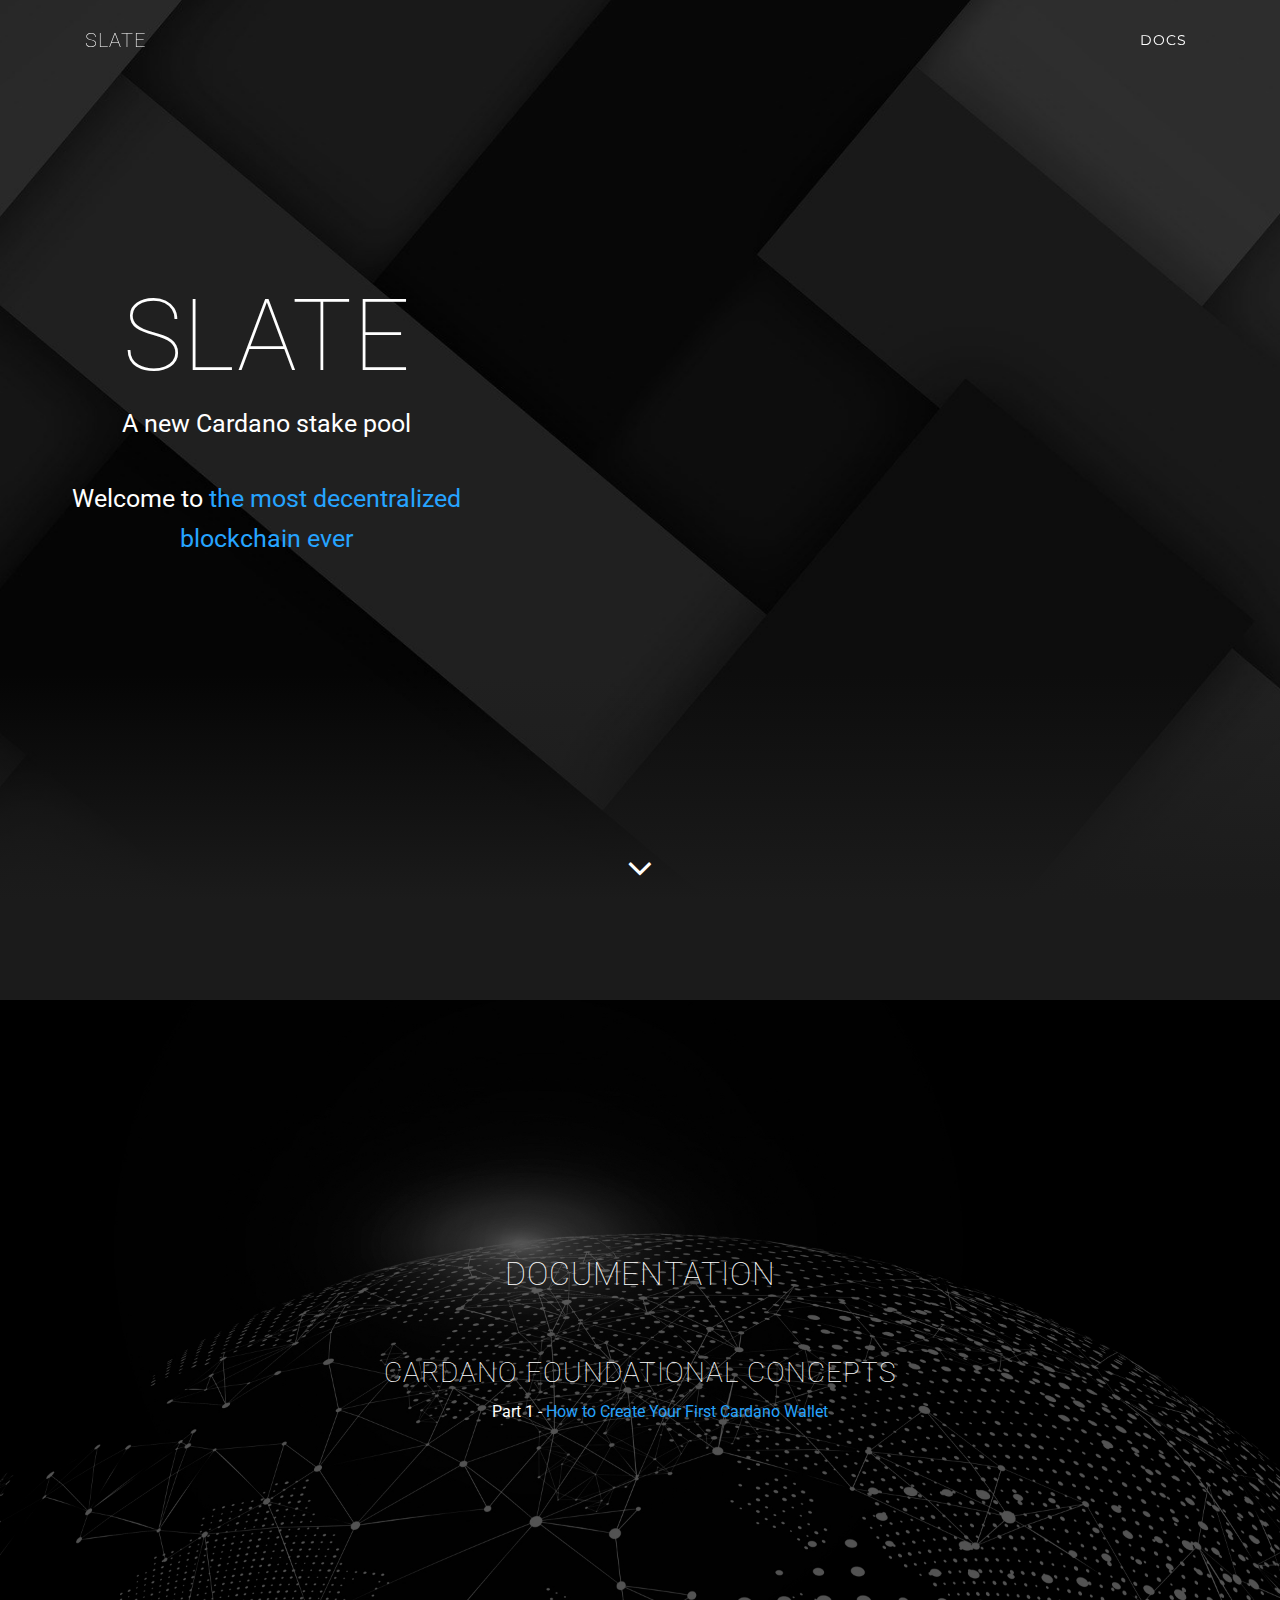
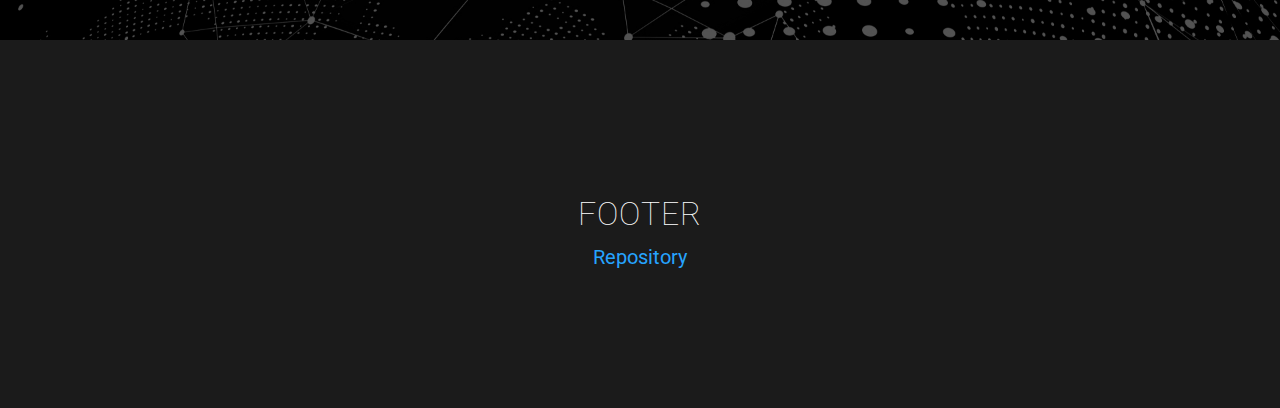
==== index.html @ bc3100ec "Publish" ====
<!DOCTYPE html>
<html>
    <head>
    <meta charset="utf-8">
    <meta http-equiv="X-UA-Compatible" content="IE=edge">
    <title>SLATE</title>
    <meta name="viewport" content="width=device-width">
    <meta name="description" content="A new Cardano stake pool">
    <link rel="canonical" href="https://slatepool.io/">

    <!-- Custom CSS & Bootstrap Core CSS - Uses Bootswatch Flatly Theme: http://bootswatch.com/flatly/ -->
    <link rel="stylesheet" href="/css/bootstrap.min.css">
    <link rel="stylesheet" href="/css/jquery-ui.min.css">
    <link rel="stylesheet" href="/css/jquery.tocify.css">
    <link rel="stylesheet" href="/styles.css?v=1.3">

    <!-- Custom Fonts -->
    <link href="//fonts.googleapis.com/css2?family=Roboto:wght@100" rel="stylesheet">
    <link href="//fonts.googleapis.com/css?family=Montserrat:400,700" rel="stylesheet" type="text/css">
    <link rel="stylesheet" href="/css/font-awesome/css/font-awesome.min.css">

    <!-- HTML5 Shim and Respond.js IE8 support of HTML5 elements and media queries -->
    <!-- WARNING: Respond.js doesn't work if you view the page via file:// -->
    <!--[if lt IE 9]>
        <script src="https://oss.maxcdn.com/libs/html5shiv/3.7.0/html5shiv.js"></script>
        <script src="https://oss.maxcdn.com/libs/respond.js/1.4.2/respond.min.js"></script>
    <![endif]-->
</head>

    <body id="page-top" data-spy="scroll" data-target=".navbar-fixed-top">
        <!-- Navigation -->
<nav class="navbar navbar-expand-sm navbar-custom navbar-dark fixed-top" role="navigation">
    <div class="container">
        <a class="navbar-brand page-scroll" href="#page-top">SLATE</a>
        <div class="navbar-header">
            <button type="button" class="navbar-toggler" data-toggle="collapse" data-target=".navbar-main-collapse">
                <i class="fa fa-bars"></i>
            </button>
        </div>

        <!-- Collect the nav links, forms, and other content for toggling -->
        <div class="collapse navbar-collapse navbar-main-collapse">
            <ul class="nav navbar-nav ml-auto">
                <!-- Hidden li included to remove active class from about link when scrolled up past about section -->
                <li class="nav-item hidden">
                    <a class="nav-link" href="#page-top"></a>
                </li>
                <li class="nav-item">
                    <a class="nav-link page-scroll" href="/docs">Docs</a>
                </li>
                <!-- <li>
                    <a class="page-scroll" href="#mission">Mission</a>
                </li> -->
                <!-- <li>
                    <a class="page-scroll" href="#contact">Contact</a>
                </li> -->
            </ul>
        </div>
        <!-- /.navbar-collapse -->
    </div>
    <!-- /.container -->
</nav>

<!-- Intro Header -->
<header class="intro">
    <div class="intro-body">
        <div class="container-fluid">
            <div class="row">
                <div class="col-sm-5">
                    <h1 class="brand-heading">SLATE</h1>
                    <p class="intro-text">A new Cardano stake pool</p>
                    <p class="intro-text">Welcome to <a href="https://iohk.io/en/blog/posts/2021/03/31/decentralization-to-d-0-day-and-beyond/" target="_blank" rel="noopener noreferrer">the most decentralized blockchain ever</a></p>
                </div>
            </div>
        </div>
    </div>
    <div class="intro-page-scroll">
        <div class="container">
            <div class="row">
                <div class="col">
                    <a href="#docs" class="btn btn-border page-scroll">
                        <i class="fa fa-angle-down animated"></i>
                    </a>
                </div>
            </div>
        </div>
    </div>
</header>

<main>
    <!-- Docs Section -->
    <section id="docs" class="content-section text-center">
        <div class="docs-section">
            <div class="container">
                <div class="col-lg-8 offset-lg-2">
                    <h2>Documentation</h2>
                    <h3>Cardano Foundational Concepts</h3>
                    
                    
                    <div class="series-box">
    <ul class="series-list">
    
    
    
    
    
    
    
    
    
    
    
        
        <li>Part 1 -
        
            <a href="/docs/how-to-create-your-first-cardano-wallet">How to Create Your First Cardano Wallet</a>
        
        </li>
    
    
    </ul>
</div>

                </div>
            </div>
        </div>
    </section>

    <!-- Contact Section -->
    <section id="contact" class="container content-section text-center">
        <div class="row">
            <div class="col-lg-10 offset-lg-1">
                <h2>Footer</h2>
                <p><a href="https://github.com/jdloft/cs260-cp1" target="_blank" rel="noopener noreferrer">Repository</a></p>
            </div>
        </div>
    </section>
</main>
        <!-- Footer -->
<footer>
</footer>

         <!-- jQuery Version 1.11.0 -->
<script src="/js/jquery.js"></script>

<!-- Bootstrap Core JavaScript -->
<script src="/js/bootstrap.min.js"></script>

<!-- Plugin JavaScript -->
<script src="/js/jquery.easing.min.js"></script>

<!-- jQuery UI -->
<script src="/js/jquery-ui.min.js"></script>

<!-- jQuery Tocify -->
<script src="/js/jquery.tocify.min.js"></script>

<!-- Custom Theme JavaScript -->
<script src="/js/grayscale.js"></script>

    </body>
</html>
---- styles.css ----
body{width:100%;height:100%;font-family:'Roboto',Helvetica,Arial,sans-serif;color:#fff;background-color:#1b1b1b;font-size:16px;webkit-tap-highlight-color:rgba(255,255,255,0.2)}html{width:100%;height:100%}h1,h2,h3,h4,h5,h6{text-transform:uppercase;font-family:Roboto,sans-serif;font-weight:100;letter-spacing:1px;padding-top:55px}p{margin:0 0 25px;font-size:18px;line-height:1.5}@media (min-width: 767px){p{margin:0 0 35px;font-size:20px;line-height:1.6}}a{color:#26a4ff}a:hover,a:focus{text-decoration:none;color:#6cb1e2}.light{font-weight:400}.navbar{font-size:14px}.navbar-custom{margin-bottom:0;border-bottom:1px solid rgba(255,255,255,0.3);text-transform:uppercase;font-family:Montserrat,"Helvetica Neue",Helvetica,Arial,sans-serif;background-color:#1b1b1b}.navbar-custom .navbar-brand{text-transform:uppercase;font-family:Roboto,sans-serif;letter-spacing:1px;font-weight:100}.navbar-custom .navbar-brand:focus{outline:0}.navbar-custom .navbar-brand .navbar-toggle{padding:4px 6px;font-size:16px;color:#fff}.navbar-custom .navbar-brand .navbar-toggle:focus,.navbar-custom .navbar-brand .navbar-toggle:active{outline:0}.navbar-dark .navbar-nav .nav-link,.navbar-dark .navbar-nav .nav-link:hover{color:#fff}.navbar-custom .nav li.active{outline:none;background-color:rgba(255,255,255,0.3)}.navbar-custom .nav li a{-webkit-transition:background .3s ease-in-out;-moz-transition:background .3s ease-in-out;transition:background .3s ease-in-out}.navbar-custom .nav li a:hover,.navbar-custom .nav li a:focus,.navbar-custom .nav li a.active{outline:0;background-color:rgba(255,255,255,0.3)}@media (min-width: 767px){.navbar{padding:20px 0;border-bottom:0;letter-spacing:1px;background:0 0;-webkit-transition:background .5s ease-in-out,padding .5s ease-in-out;-moz-transition:background .5s ease-in-out,padding .5s ease-in-out;transition:background .5s ease-in-out,padding .5s ease-in-out}.top-nav-collapse{padding:0 !important;background-color:#1b1b1b}.navbar-custom.top-nav-collapse{border-bottom:1px solid rgba(255,255,255,0.3)}}.intro{display:table;width:100%;height:100%;padding:100px 0;text-align:center;color:#fff;background:#1b1b1b no-repeat bottom center scroll;background-color:#1b1b1b;background-image:url(img/intro-bg.jpg);background-image:linear-gradient(rgba(0,0,0,0) 0%, rgba(0,0,0,0) 75%, #1b1b1b 100%),url(img/intro-bg.jpg);background-size:cover;-webkit-background-size:cover;-moz-background-size:cover;-o-background-size:cover}.intro .intro-body{display:table-cell;vertical-align:middle}.intro .intro-body .brand-heading{font-size:60px}.brand-heading,.navbar-brand{-webkit-user-select:none;-moz-user-select:none;-ms-user-select:none;user-select:none}.intro .intro-body .intro-text{font-size:18px}.intro-page-scroll{display:table-row;vertical-align:bottom;height:0}.center-content{max-width:745px;margin-left:auto;margin-right:auto;padding-top:75px;padding-left:20px;padding-right:20px}@media (min-width: 767px){.intro{padding:0}.intro .intro-body .brand-heading{font-size:100px}.intro .intro-body .intro-text{font-size:25px}}.btn-border{width:70px;height:70px;margin-top:15px;padding:7px 16px;border-radius:5px;font-size:40px;color:#fff;background:0 0;-webkit-transition:background .3s ease-in-out;-moz-transition:background .3s ease-in-out;transition:background .3s ease-in-out}.btn-border:hover,.btn-border:focus{outline:0;color:#fff;background:rgba(255,255,255,0.1)}.btn-border i.animated{-webkit-transition-property:-webkit-transform;-webkit-transition-duration:1s;-moz-transition-property:-moz-transform;-moz-transition-duration:1s}.btn-border:hover i.animated{-webkit-animation-name:pulse;-moz-animation-name:pulse;-webkit-animation-duration:1.5s;-moz-animation-duration:1.5s;-webkit-animation-iteration-count:infinite;-moz-animation-iteration-count:infinite;-webkit-animation-timing-function:linear;-moz-animation-timing-function:linear}@-webkit-keyframes pulse{0%{-webkit-transform:scale(1);transform:scale(1)}50%{-webkit-transform:scale(1.2);transform:scale(1.2)}100%{-webkit-transform:scale(1);transform:scale(1)}}@-moz-keyframes pulse{0%{-moz-transform:scale(1);transform:scale(1)}50%{-moz-transform:scale(1.2);transform:scale(1.2)}100%{-moz-transform:scale(1);transform:scale(1)}}.content-section{padding-top:100px}.docs-section{width:100%;padding:100px 0;color:#fff;background:url(img/docs-bg-4.jpg) no-repeat center center scroll;background-color:#1b1b1b;-webkit-background-size:cover;-moz-background-size:cover;background-size:cover;-o-background-size:cover}@media (min-width: 767px){.content-section{padding-top:100px}.docs-section{padding:200px 0}}.btn{text-transform:uppercase;font-family:Montserrat,"Helvetica Neue",Helvetica,Arial,sans-serif;font-weight:400;-webkit-transition:all .3s ease-in-out;-moz-transition:all .3s ease-in-out;transition:all .3s ease-in-out}.btn-default{border:1px solid #26a4ff;color:#26a4ff;background-color:transparent}.btn-default:hover,.btn-default:focus{border:1px solid #26a4ff;outline:0;color:#1b1b1b;background-color:#26a4ff}ul.banner-social-buttons{margin-top:0}ul.banner-social-buttons li{margin-bottom:15px}@media (max-width: 1199px){ul.banner-social-buttons{margin-top:15px}}@media (max-width: 767px){ul.banner-social-buttons li{display:block;margin-bottom:20px;padding:0}ul.banner-social-buttons li:last-child{margin-bottom:0}}footer{padding:50px 0}footer p{margin:0}::-moz-selection{text-shadow:none;background:#fcfcfc;background:rgba(255,255,255,0.2)}::selection{text-shadow:none;background:#fcfcfc;background:rgba(255,255,255,0.2)}img::selection{background:0 0}img::-moz-selection{background:0 0}.page-title,.post-title{margin-bottom:35px;padding-top:0}.page-content h1,.page-content h2{margin-top:35px}.page-content h3{margin-top:30px}.page-content h4,.page-content h5,.page-content h6{margin-top:20px}table{font-size:14px}td{padding-bottom:5px}.series-title{margin:0}.series-list{margin-top:10px;list-style:none}#toc{top:85px;font-size:14px;width:170px}.toc-navbar li a:hover,.toc-navbar li a:focus,.toc-navbar li a.active{outline:0;background-color:rgba(0,0,0,0)}.toc ul li a{color:#99a1b3;-webkit-hyphens:auto;-ms-hyphens:auto;hyphens:auto;opacity:1;padding:0;overflow-wrap:break-word}.toc ul li:hover a{color:rgba(255,255,255,0.8)}.toc ul li.active a{color:rgba(255,255,255,0.5)}@media (max-width: 1200px){.toc{display:none}}img{max-width:80%;display:block;padding-left:10%;padding-right:10%;margin:auto;margin-top:2rem;max-height:50vh}

/*# sourceMappingURL=styles.css.map */
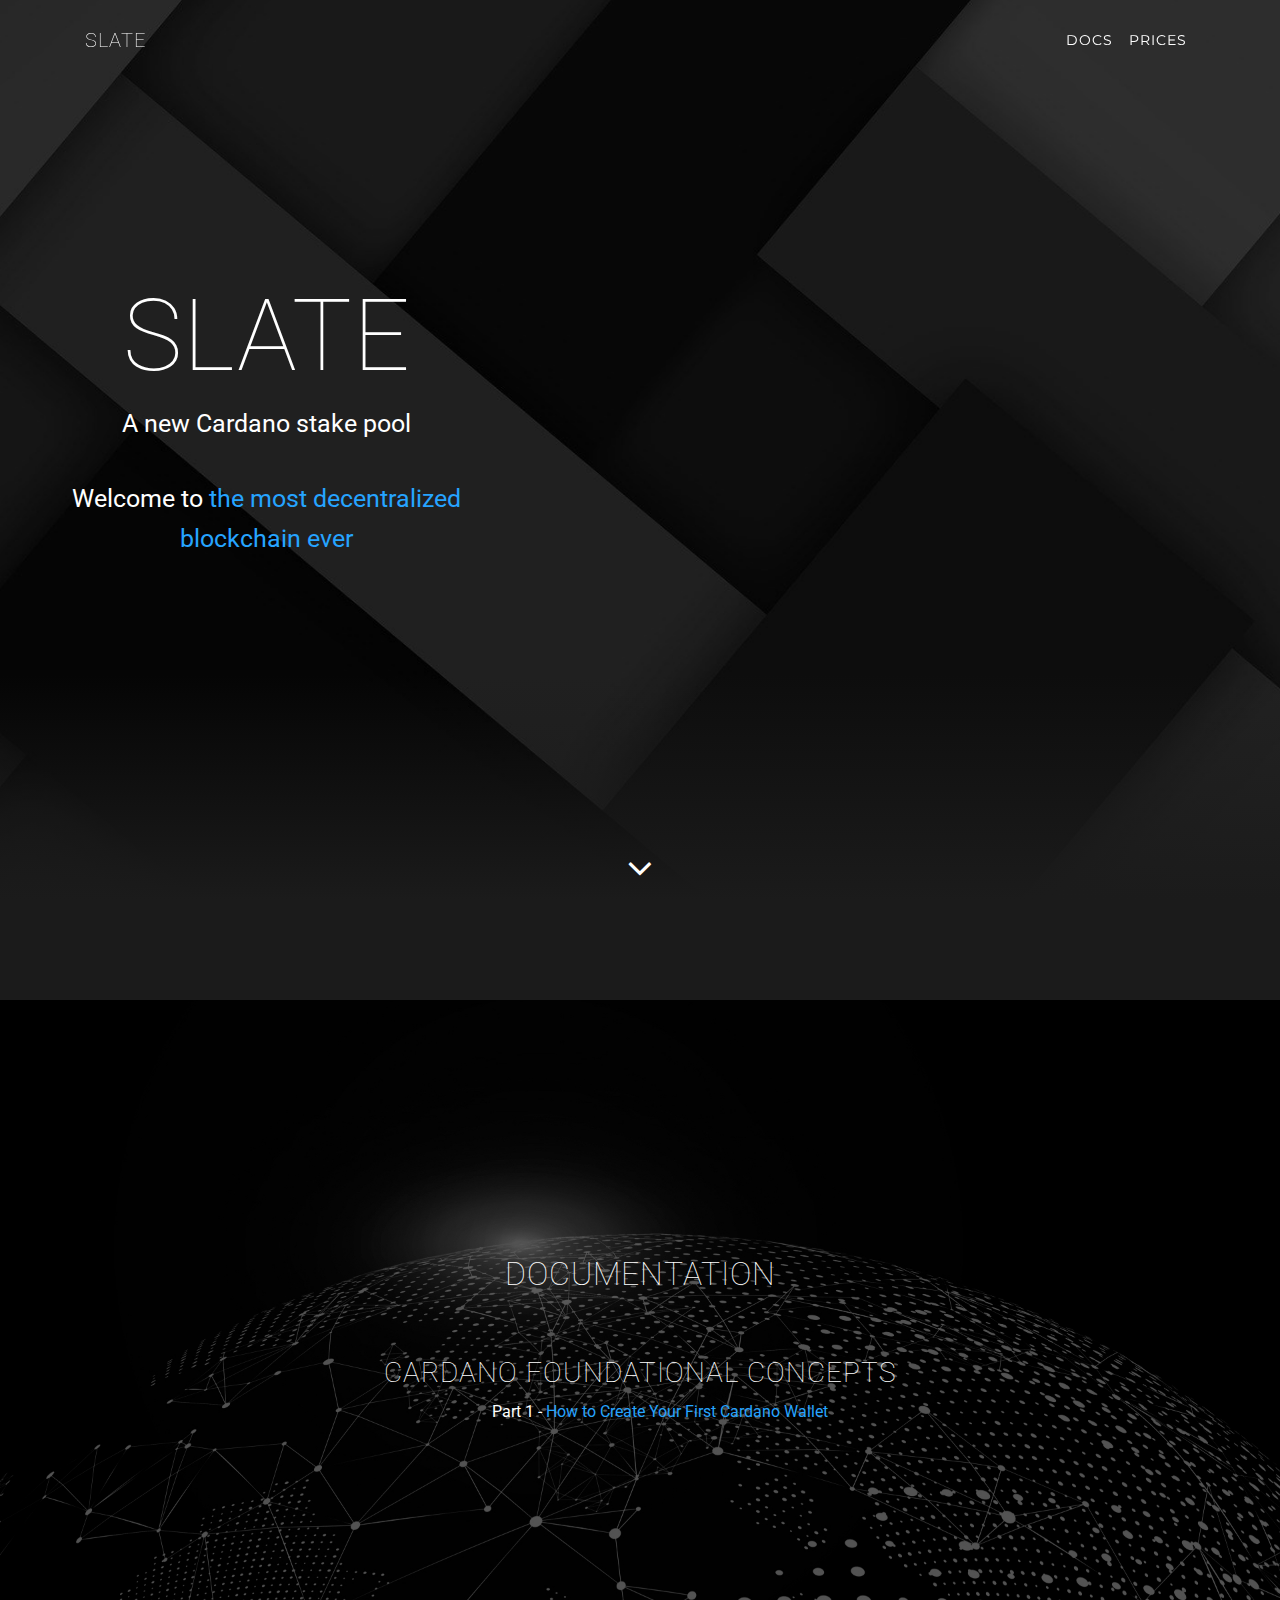
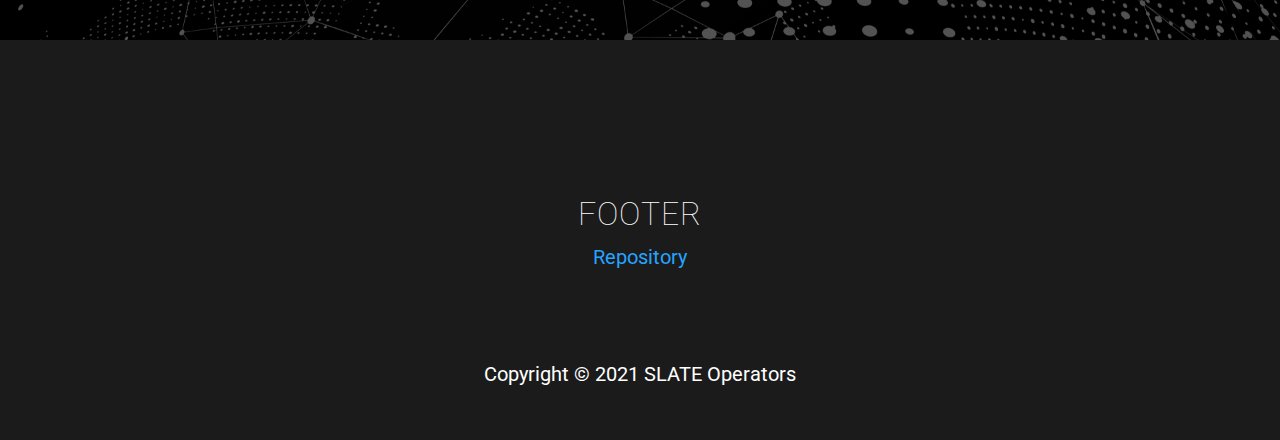
==== commit 0d1e6123: "Lab 2" ====
--- a/index.html
+++ b/index.html
@@ -46,7 +46,10 @@
                     <a class="nav-link" href="#page-top"></a>
                 </li>
                 <li class="nav-item">
-                    <a class="nav-link page-scroll" href="/docs">Docs</a>
+                    <a class="nav-link page-scroll" href="docs.html">Docs</a>
+                </li>
+                <li class="nav-item">
+                    <a class="nav-link page-scroll" href="prices.html">Prices</a>
                 </li>
                 <!-- <li>
                     <a class="page-scroll" href="#mission">Mission</a>
@@ -110,6 +113,8 @@
     
     
     
+    
+    
         
         <li>Part 1 -
         
@@ -138,6 +143,9 @@
 </main>
         <!-- Footer -->
 <footer>
+    <div class="container text-center">
+        <p>Copyright © 2021 SLATE Operators</p>
+    </div>
 </footer>
 
          <!-- jQuery Version 1.11.0 -->
--- a/styles.css
+++ b/styles.css
@@ -1,3 +1,3 @@
-body{width:100%;height:100%;font-family:'Roboto',Helvetica,Arial,sans-serif;color:#fff;background-color:#1b1b1b;font-size:16px;webkit-tap-highlight-color:rgba(255,255,255,0.2)}html{width:100%;height:100%}h1,h2,h3,h4,h5,h6{text-transform:uppercase;font-family:Roboto,sans-serif;font-weight:100;letter-spacing:1px;padding-top:55px}p{margin:0 0 25px;font-size:18px;line-height:1.5}@media (min-width: 767px){p{margin:0 0 35px;font-size:20px;line-height:1.6}}a{color:#26a4ff}a:hover,a:focus{text-decoration:none;color:#6cb1e2}.light{font-weight:400}.navbar{font-size:14px}.navbar-custom{margin-bottom:0;border-bottom:1px solid rgba(255,255,255,0.3);text-transform:uppercase;font-family:Montserrat,"Helvetica Neue",Helvetica,Arial,sans-serif;background-color:#1b1b1b}.navbar-custom .navbar-brand{text-transform:uppercase;font-family:Roboto,sans-serif;letter-spacing:1px;font-weight:100}.navbar-custom .navbar-brand:focus{outline:0}.navbar-custom .navbar-brand .navbar-toggle{padding:4px 6px;font-size:16px;color:#fff}.navbar-custom .navbar-brand .navbar-toggle:focus,.navbar-custom .navbar-brand .navbar-toggle:active{outline:0}.navbar-dark .navbar-nav .nav-link,.navbar-dark .navbar-nav .nav-link:hover{color:#fff}.navbar-custom .nav li.active{outline:none;background-color:rgba(255,255,255,0.3)}.navbar-custom .nav li a{-webkit-transition:background .3s ease-in-out;-moz-transition:background .3s ease-in-out;transition:background .3s ease-in-out}.navbar-custom .nav li a:hover,.navbar-custom .nav li a:focus,.navbar-custom .nav li a.active{outline:0;background-color:rgba(255,255,255,0.3)}@media (min-width: 767px){.navbar{padding:20px 0;border-bottom:0;letter-spacing:1px;background:0 0;-webkit-transition:background .5s ease-in-out,padding .5s ease-in-out;-moz-transition:background .5s ease-in-out,padding .5s ease-in-out;transition:background .5s ease-in-out,padding .5s ease-in-out}.top-nav-collapse{padding:0 !important;background-color:#1b1b1b}.navbar-custom.top-nav-collapse{border-bottom:1px solid rgba(255,255,255,0.3)}}.intro{display:table;width:100%;height:100%;padding:100px 0;text-align:center;color:#fff;background:#1b1b1b no-repeat bottom center scroll;background-color:#1b1b1b;background-image:url(img/intro-bg.jpg);background-image:linear-gradient(rgba(0,0,0,0) 0%, rgba(0,0,0,0) 75%, #1b1b1b 100%),url(img/intro-bg.jpg);background-size:cover;-webkit-background-size:cover;-moz-background-size:cover;-o-background-size:cover}.intro .intro-body{display:table-cell;vertical-align:middle}.intro .intro-body .brand-heading{font-size:60px}.brand-heading,.navbar-brand{-webkit-user-select:none;-moz-user-select:none;-ms-user-select:none;user-select:none}.intro .intro-body .intro-text{font-size:18px}.intro-page-scroll{display:table-row;vertical-align:bottom;height:0}.center-content{max-width:745px;margin-left:auto;margin-right:auto;padding-top:75px;padding-left:20px;padding-right:20px}@media (min-width: 767px){.intro{padding:0}.intro .intro-body .brand-heading{font-size:100px}.intro .intro-body .intro-text{font-size:25px}}.btn-border{width:70px;height:70px;margin-top:15px;padding:7px 16px;border-radius:5px;font-size:40px;color:#fff;background:0 0;-webkit-transition:background .3s ease-in-out;-moz-transition:background .3s ease-in-out;transition:background .3s ease-in-out}.btn-border:hover,.btn-border:focus{outline:0;color:#fff;background:rgba(255,255,255,0.1)}.btn-border i.animated{-webkit-transition-property:-webkit-transform;-webkit-transition-duration:1s;-moz-transition-property:-moz-transform;-moz-transition-duration:1s}.btn-border:hover i.animated{-webkit-animation-name:pulse;-moz-animation-name:pulse;-webkit-animation-duration:1.5s;-moz-animation-duration:1.5s;-webkit-animation-iteration-count:infinite;-moz-animation-iteration-count:infinite;-webkit-animation-timing-function:linear;-moz-animation-timing-function:linear}@-webkit-keyframes pulse{0%{-webkit-transform:scale(1);transform:scale(1)}50%{-webkit-transform:scale(1.2);transform:scale(1.2)}100%{-webkit-transform:scale(1);transform:scale(1)}}@-moz-keyframes pulse{0%{-moz-transform:scale(1);transform:scale(1)}50%{-moz-transform:scale(1.2);transform:scale(1.2)}100%{-moz-transform:scale(1);transform:scale(1)}}.content-section{padding-top:100px}.docs-section{width:100%;padding:100px 0;color:#fff;background:url(img/docs-bg-4.jpg) no-repeat center center scroll;background-color:#1b1b1b;-webkit-background-size:cover;-moz-background-size:cover;background-size:cover;-o-background-size:cover}@media (min-width: 767px){.content-section{padding-top:100px}.docs-section{padding:200px 0}}.btn{text-transform:uppercase;font-family:Montserrat,"Helvetica Neue",Helvetica,Arial,sans-serif;font-weight:400;-webkit-transition:all .3s ease-in-out;-moz-transition:all .3s ease-in-out;transition:all .3s ease-in-out}.btn-default{border:1px solid #26a4ff;color:#26a4ff;background-color:transparent}.btn-default:hover,.btn-default:focus{border:1px solid #26a4ff;outline:0;color:#1b1b1b;background-color:#26a4ff}ul.banner-social-buttons{margin-top:0}ul.banner-social-buttons li{margin-bottom:15px}@media (max-width: 1199px){ul.banner-social-buttons{margin-top:15px}}@media (max-width: 767px){ul.banner-social-buttons li{display:block;margin-bottom:20px;padding:0}ul.banner-social-buttons li:last-child{margin-bottom:0}}footer{padding:50px 0}footer p{margin:0}::-moz-selection{text-shadow:none;background:#fcfcfc;background:rgba(255,255,255,0.2)}::selection{text-shadow:none;background:#fcfcfc;background:rgba(255,255,255,0.2)}img::selection{background:0 0}img::-moz-selection{background:0 0}.page-title,.post-title{margin-bottom:35px;padding-top:0}.page-content h1,.page-content h2{margin-top:35px}.page-content h3{margin-top:30px}.page-content h4,.page-content h5,.page-content h6{margin-top:20px}table{font-size:14px}td{padding-bottom:5px}.series-title{margin:0}.series-list{margin-top:10px;list-style:none}#toc{top:85px;font-size:14px;width:170px}.toc-navbar li a:hover,.toc-navbar li a:focus,.toc-navbar li a.active{outline:0;background-color:rgba(0,0,0,0)}.toc ul li a{color:#99a1b3;-webkit-hyphens:auto;-ms-hyphens:auto;hyphens:auto;opacity:1;padding:0;overflow-wrap:break-word}.toc ul li:hover a{color:rgba(255,255,255,0.8)}.toc ul li.active a{color:rgba(255,255,255,0.5)}@media (max-width: 1200px){.toc{display:none}}img{max-width:80%;display:block;padding-left:10%;padding-right:10%;margin:auto;margin-top:2rem;max-height:50vh}
+body{width:100%;height:100%;font-family:'Roboto',Helvetica,Arial,sans-serif;color:#fff;background-color:#1b1b1b;font-size:16px;webkit-tap-highlight-color:rgba(255,255,255,0.2)}html{width:100%;height:100%}h1,h2,h3,h4,h5,h6{text-transform:uppercase;font-family:Roboto,sans-serif;font-weight:100;letter-spacing:1px;padding-top:55px}.subtitle{margin-top:-30px;margin-bottom:20px;color:#acacac}p{margin:0 0 25px;font-size:18px;line-height:1.5}@media (min-width: 767px){p{margin:0 0 35px;font-size:20px;line-height:1.6}}a{color:#26a4ff}a:hover,a:focus{text-decoration:none;color:#6cb1e2}.light{font-weight:400}.navbar{font-size:14px}.navbar-custom{margin-bottom:0;border-bottom:1px solid rgba(255,255,255,0.3);text-transform:uppercase;font-family:Montserrat,"Helvetica Neue",Helvetica,Arial,sans-serif;background-color:#1b1b1b}.navbar-custom .navbar-brand{text-transform:uppercase;font-family:Roboto,sans-serif;letter-spacing:1px;font-weight:100}.navbar-custom .navbar-brand:focus{outline:0}.navbar-custom .navbar-brand .navbar-toggle{padding:4px 6px;font-size:16px;color:#fff}.navbar-custom .navbar-brand .navbar-toggle:focus,.navbar-custom .navbar-brand .navbar-toggle:active{outline:0}.navbar-dark .navbar-nav .nav-link,.navbar-dark .navbar-nav .nav-link:hover{color:#fff}.navbar-custom .nav li.active{outline:none;background-color:rgba(255,255,255,0.3)}.navbar-custom .nav li a{-webkit-transition:background .3s ease-in-out;-moz-transition:background .3s ease-in-out;transition:background .3s ease-in-out}.navbar-custom .nav li a:hover,.navbar-custom .nav li a:focus,.navbar-custom .nav li a.active{outline:0;background-color:rgba(255,255,255,0.3)}@media (min-width: 767px){.navbar{padding:20px 0;border-bottom:0;letter-spacing:1px;background:0 0;-webkit-transition:background .5s ease-in-out,padding .5s ease-in-out;-moz-transition:background .5s ease-in-out,padding .5s ease-in-out;transition:background .5s ease-in-out,padding .5s ease-in-out}.top-nav-collapse{padding:0 !important;background-color:#1b1b1b}.navbar-custom.top-nav-collapse{border-bottom:1px solid rgba(255,255,255,0.3)}}.intro{display:table;width:100%;height:100%;padding:100px 0;text-align:center;color:#fff;background:#1b1b1b no-repeat bottom center scroll;background-color:#1b1b1b;background-image:url(img/intro-bg.jpg);background-image:linear-gradient(rgba(0,0,0,0) 0%, rgba(0,0,0,0) 75%, #1b1b1b 100%),url(img/intro-bg.jpg);background-size:cover;-webkit-background-size:cover;-moz-background-size:cover;-o-background-size:cover}.intro .intro-body{display:table-cell;vertical-align:middle}.intro .intro-body .brand-heading{font-size:60px}.brand-heading,.navbar-brand{-webkit-user-select:none;-moz-user-select:none;-ms-user-select:none;user-select:none}.intro .intro-body .intro-text{font-size:18px}.intro-page-scroll{display:table-row;vertical-align:bottom;height:0}.center-content{max-width:745px;margin-left:auto;margin-right:auto;padding-top:75px;padding-left:20px;padding-right:20px}@media (min-width: 767px){.intro{padding:0}.intro .intro-body .brand-heading{font-size:100px}.intro .intro-body .intro-text{font-size:25px}}.btn-border{width:70px;height:70px;margin-top:15px;padding:7px 16px;border-radius:5px;font-size:40px;color:#fff;background:0 0;-webkit-transition:background .3s ease-in-out;-moz-transition:background .3s ease-in-out;transition:background .3s ease-in-out}.btn-border:hover,.btn-border:focus{outline:0;color:#fff;background:rgba(255,255,255,0.1)}.btn-border i.animated{-webkit-transition-property:-webkit-transform;-webkit-transition-duration:1s;-moz-transition-property:-moz-transform;-moz-transition-duration:1s}.btn-border:hover i.animated{-webkit-animation-name:pulse;-moz-animation-name:pulse;-webkit-animation-duration:1.5s;-moz-animation-duration:1.5s;-webkit-animation-iteration-count:infinite;-moz-animation-iteration-count:infinite;-webkit-animation-timing-function:linear;-moz-animation-timing-function:linear}@-webkit-keyframes pulse{0%{-webkit-transform:scale(1);transform:scale(1)}50%{-webkit-transform:scale(1.2);transform:scale(1.2)}100%{-webkit-transform:scale(1);transform:scale(1)}}@-moz-keyframes pulse{0%{-moz-transform:scale(1);transform:scale(1)}50%{-moz-transform:scale(1.2);transform:scale(1.2)}100%{-moz-transform:scale(1);transform:scale(1)}}.content-section{padding-top:100px}.docs-section{width:100%;padding:100px 0;color:#fff;background:url(img/docs-bg-4.jpg) no-repeat center center scroll;background-color:#1b1b1b;-webkit-background-size:cover;-moz-background-size:cover;background-size:cover;-o-background-size:cover}@media (min-width: 767px){.content-section{padding-top:100px}.docs-section{padding:200px 0}}.btn{text-transform:uppercase;font-family:Montserrat,"Helvetica Neue",Helvetica,Arial,sans-serif;font-weight:400;-webkit-transition:all .3s ease-in-out;-moz-transition:all .3s ease-in-out;transition:all .3s ease-in-out}.btn-default{border:1px solid #26a4ff;color:#26a4ff;background-color:transparent}.btn-default:hover,.btn-default:focus{border:1px solid #26a4ff;outline:0;color:#1b1b1b;background-color:#26a4ff}ul.banner-social-buttons{margin-top:0}ul.banner-social-buttons li{margin-bottom:15px}@media (max-width: 1199px){ul.banner-social-buttons{margin-top:15px}}@media (max-width: 767px){ul.banner-social-buttons li{display:block;margin-bottom:20px;padding:0}ul.banner-social-buttons li:last-child{margin-bottom:0}}footer{padding:50px 0}footer p{margin:0}::-moz-selection{text-shadow:none;background:#fcfcfc;background:rgba(255,255,255,0.2)}::selection{text-shadow:none;background:#fcfcfc;background:rgba(255,255,255,0.2)}img::selection{background:0 0}img::-moz-selection{background:0 0}.page-title,.post-title{margin-bottom:35px;padding-top:0}.page-content h1,.page-content h2{margin-top:35px}.page-content h3{margin-top:30px}.page-content h4,.page-content h5,.page-content h6{margin-top:20px}.card h1,.card h2,.card h3,.card h4,.card h5,.card h6{margin-top:inherit;padding-top:inherit}table{font-size:14px}td{padding-bottom:5px}.series-title{margin:0}.series-list{margin-top:10px;list-style:none}#toc{top:85px;font-size:14px;width:170px}.toc-navbar li a:hover,.toc-navbar li a:focus,.toc-navbar li a.active{outline:0;background-color:rgba(0,0,0,0)}.toc ul li a{color:#99a1b3;-webkit-hyphens:auto;-ms-hyphens:auto;hyphens:auto;opacity:1;padding:0;overflow-wrap:break-word}.toc ul li:hover a{color:rgba(255,255,255,0.8)}.toc ul li.active a{color:rgba(255,255,255,0.5)}@media (max-width: 1200px){.toc{display:none}}.prices-container{margin-top:75px;margin-left:7rem;margin-right:7rem}.info>.section:not(:last-child){margin-bottom:20px;border-bottom:1px solid #e0e0e0}#prices-form{margin-top:20px}#prices-form label{margin-right:10px}img{max-width:80%;display:block;padding-left:10%;padding-right:10%;margin:auto;margin-top:2rem;max-height:50vh}
 
 /*# sourceMappingURL=styles.css.map */